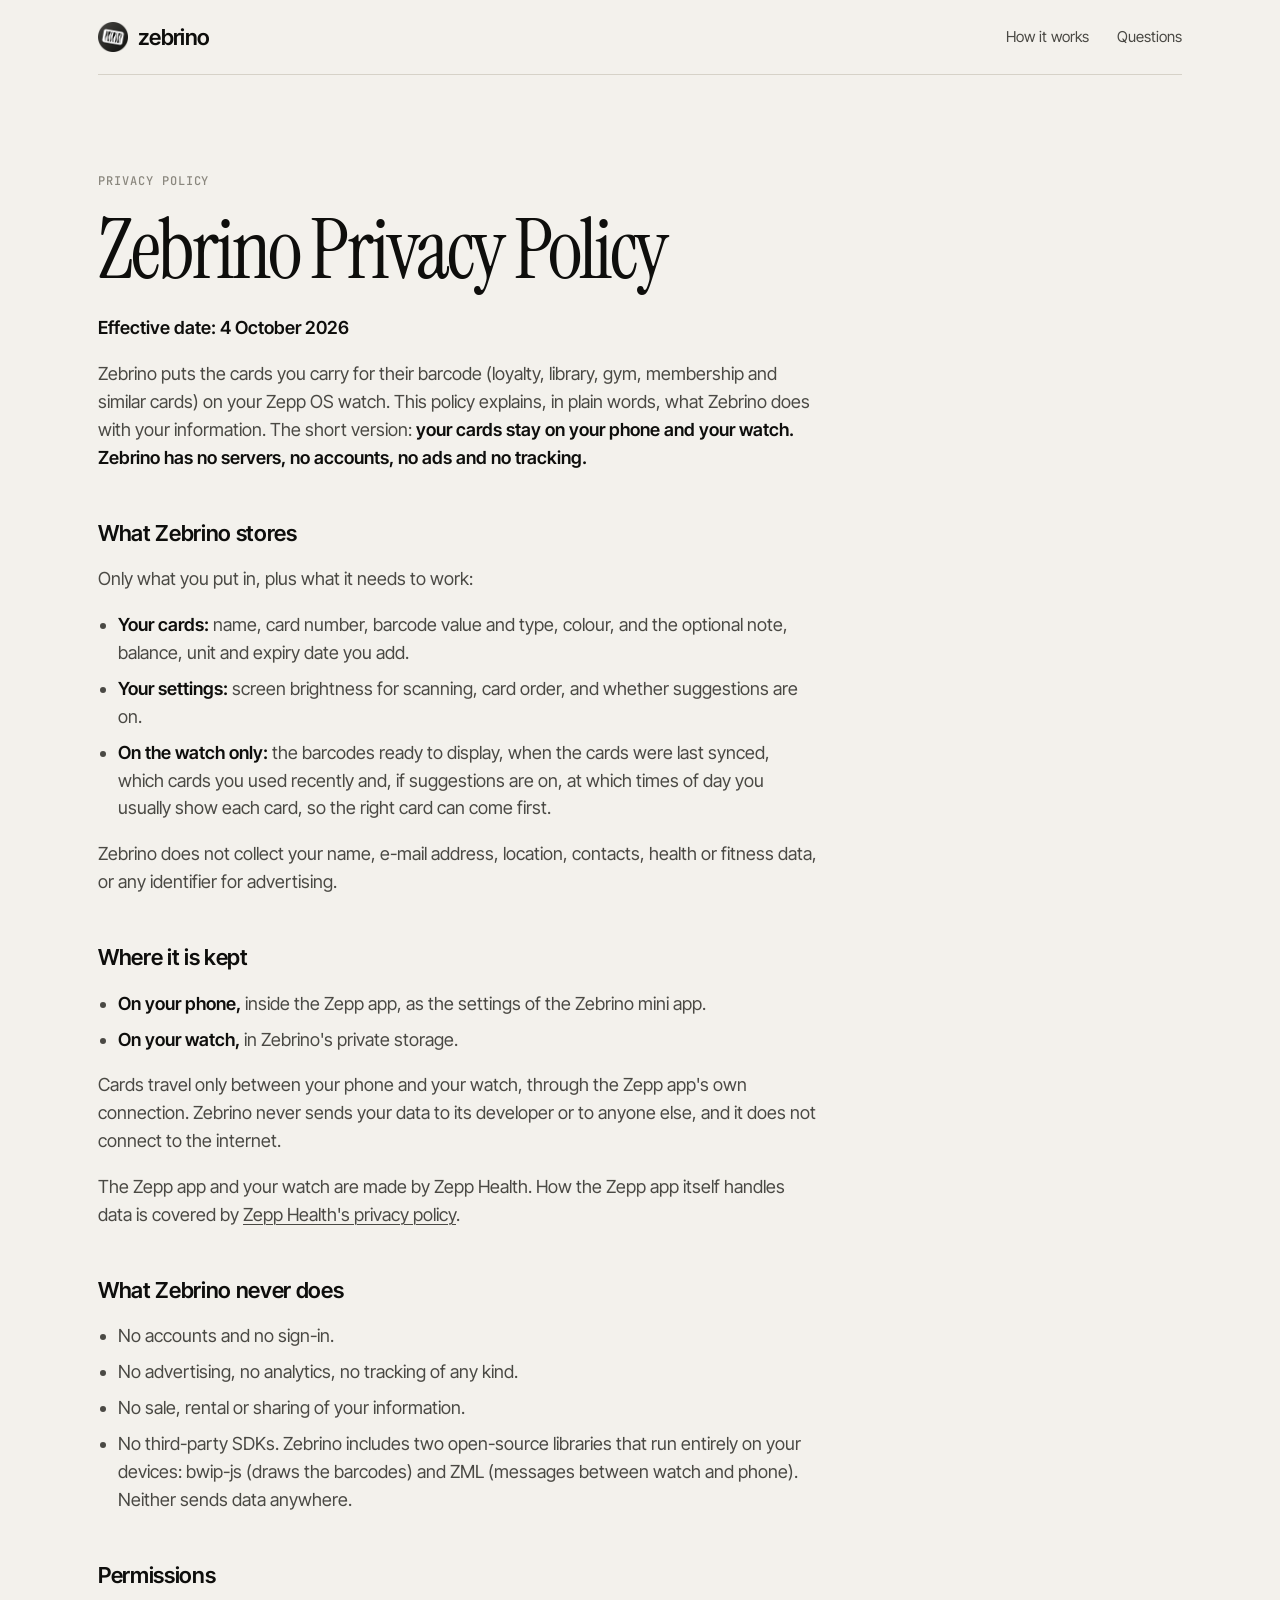
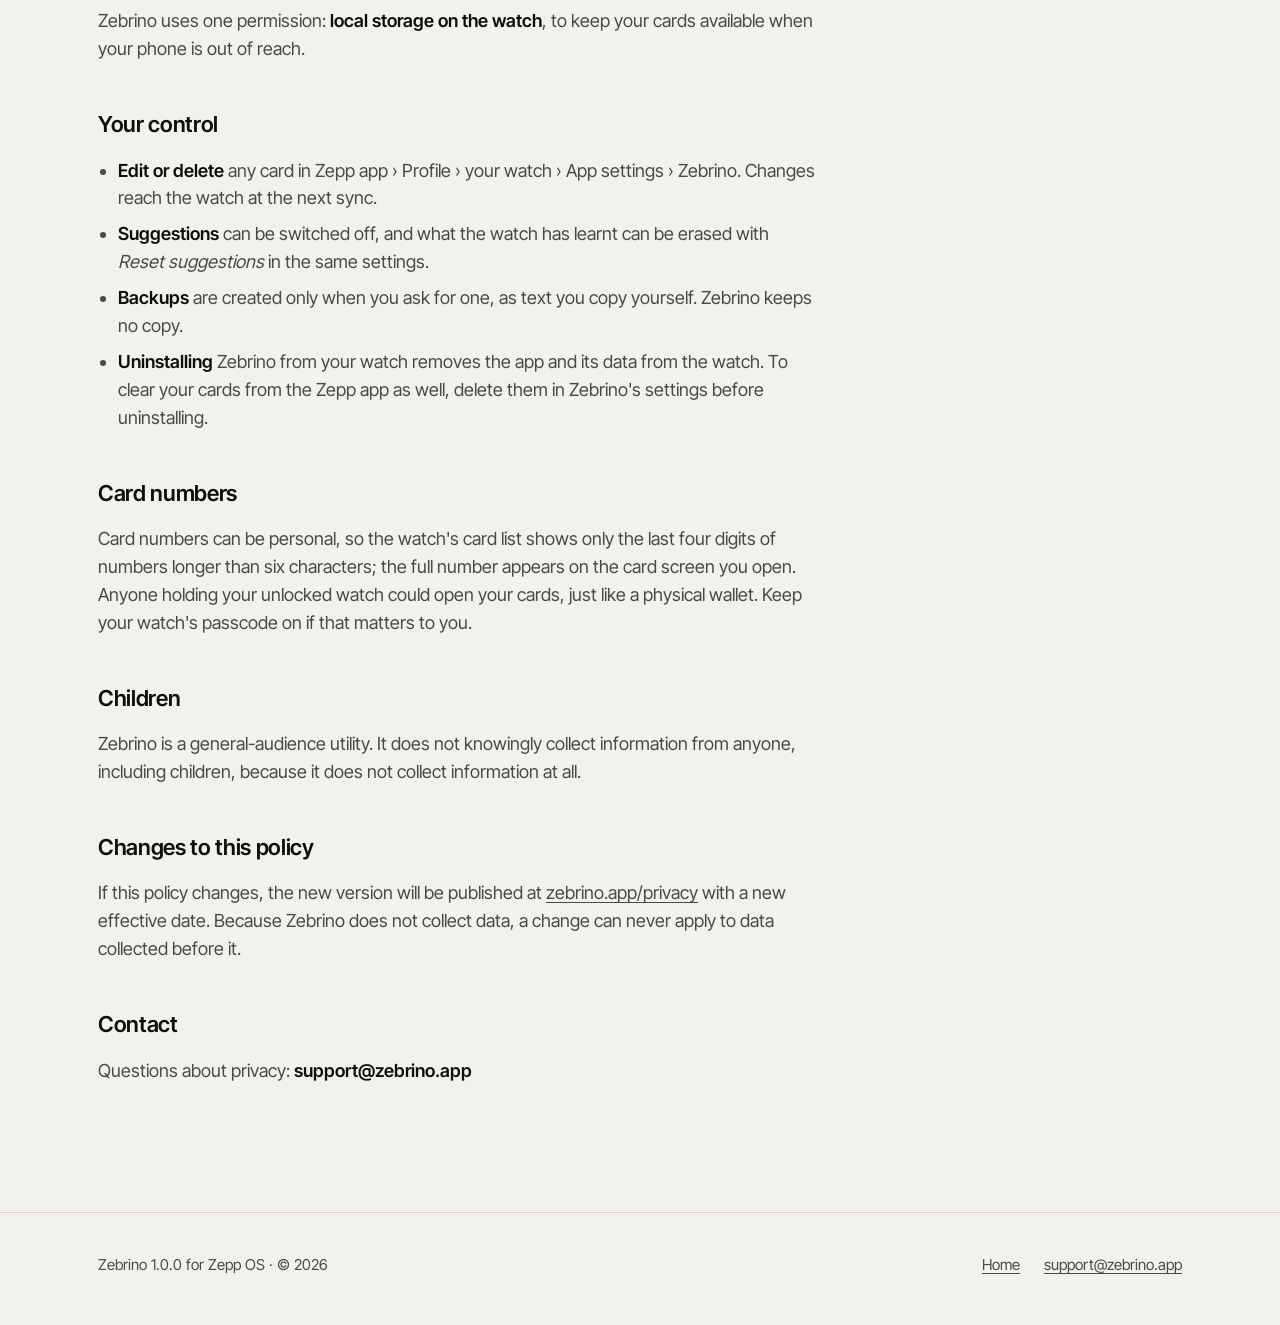
==== privacy/index.html @ 2dfe8395 "_checkpoint" ====
<!doctype html>
<html lang="en">
<head>
<meta charset="utf-8">
<meta name="viewport" content="width=device-width, initial-scale=1">
<title>Privacy | Zebrino</title>
<meta name="description" content="Zebrino's privacy policy: your cards stay on your phone and your watch. No servers, no account, no ads, no tracking.">
<meta name="theme-color" content="#f3f1ec">
<link rel="icon" href="../assets/icon.png">
<link rel="preload" href="../fonts/instrument-serif.woff2" as="font" type="font/woff2" crossorigin>
<link rel="preload" href="../fonts/inter-tight.woff2" as="font" type="font/woff2" crossorigin>
<link rel="stylesheet" href="../styles.css">
</head>
<body>

<div class="wrap">
  <header class="bar">
    <a class="wordmark" href="../"><img src="../assets/icon.png" alt="">zebrino</a>
    <nav aria-label="Main">
      <a href="../#how">How it works</a>
      <a href="../#faq">Questions</a>
    </nav>
  </header>

  <article class="doc">
    <span class="label">Privacy policy</span>
    <!-- privacy --><h1>Zebrino Privacy Policy</h1>
<p><strong>Effective date: 4 October 2026</strong></p>
<p>Zebrino puts the cards you carry for their barcode (loyalty, library, gym, membership and similar cards) on your Zepp OS watch. This policy explains, in plain words, what Zebrino does with your information. The short version: <strong>your cards stay on your phone and your watch. Zebrino has no servers, no accounts, no ads and no tracking.</strong></p>
<h2>What Zebrino stores</h2>
<p>Only what you put in, plus what it needs to work:</p>
<ul><li><strong>Your cards:</strong> name, card number, barcode value and type, colour, and the optional note, balance, unit and expiry date you add.</li><li><strong>Your settings:</strong> screen brightness for scanning, card order, and whether suggestions are on.</li><li><strong>On the watch only:</strong> the barcodes ready to display, when the cards were last synced, which cards you used recently and, if suggestions are on, at which times of day you usually show each card, so the right card can come first.</li></ul>
<p>Zebrino does not collect your name, e-mail address, location, contacts, health or fitness data, or any identifier for advertising.</p>
<h2>Where it is kept</h2>
<ul><li><strong>On your phone,</strong> inside the Zepp app, as the settings of the Zebrino mini app.</li><li><strong>On your watch,</strong> in Zebrino's private storage.</li></ul>
<p>Cards travel only between your phone and your watch, through the Zepp app's own connection. Zebrino never sends your data to its developer or to anyone else, and it does not connect to the internet.</p>
<p>The Zepp app and your watch are made by Zepp Health. How the Zepp app itself handles data is covered by <a href="https://www.zepp.com/privacy-policy">Zepp Health's privacy policy</a>.</p>
<h2>What Zebrino never does</h2>
<ul><li>No accounts and no sign-in.</li><li>No advertising, no analytics, no tracking of any kind.</li><li>No sale, rental or sharing of your information.</li><li>No third-party SDKs. Zebrino includes two open-source libraries that run entirely on your devices: bwip-js (draws the barcodes) and ZML (messages between watch and phone). Neither sends data anywhere.</li></ul>
<h2>Permissions</h2>
<p>Zebrino uses one permission: <strong>local storage on the watch</strong>, to keep your cards available when your phone is out of reach.</p>
<h2>Your control</h2>
<ul><li><strong>Edit or delete</strong> any card in Zepp app › Profile › your watch › App settings › Zebrino. Changes reach the watch at the next sync.</li><li><strong>Suggestions</strong> can be switched off, and what the watch has learnt can be erased with <em>Reset suggestions</em> in the same settings.</li><li><strong>Backups</strong> are created only when you ask for one, as text you copy yourself. Zebrino keeps no copy.</li><li><strong>Uninstalling</strong> Zebrino from your watch removes the app and its data from the watch. To clear your cards from the Zepp app as well, delete them in Zebrino's settings before uninstalling.</li></ul>
<h2>Card numbers</h2>
<p>Card numbers can be personal, so the watch's card list shows only the last four digits of numbers longer than six characters; the full number appears on the card screen you open. Anyone holding your unlocked watch could open your cards, just like a physical wallet. Keep your watch's passcode on if that matters to you.</p>
<h2>Children</h2>
<p>Zebrino is a general-audience utility. It does not knowingly collect information from anyone, including children, because it does not collect information at all.</p>
<h2>Changes to this policy</h2>
<p>If this policy changes, the new version will be published at <a href="https://zebrino.app/privacy">zebrino.app/privacy</a> with a new effective date. Because Zebrino does not collect data, a change can never apply to data collected before it.</p>
<h2>Contact</h2>
<p>Questions about privacy: <strong>support@zebrino.app</strong></p><!-- /privacy -->
  </article>
</div>

<footer class="site">
  <div class="wrap">
    <div class="foot">
      <span>Zebrino <!-- version -->1.0.0<!-- /version --> for Zepp OS · © 2026</span>
      <nav aria-label="Footer">
        <a href="../">Home</a>
        <a href="mailto:support@zebrino.app">support@zebrino.app</a>
      </nav>
    </div>
  </div>
</footer>

</body>
</html>
---- styles.css ----
/* zebrino.app: editorial, ink on paper, black, gray and white only. No framework. */

/* Fonts are served from zebrino.app itself (no third-party requests). SIL Open Font
   License 1.1, see fonts/OFL-*.txt. Inter Tight and JetBrains Mono are variable fonts. */
@font-face { font-family: 'Instrument Serif'; font-style: normal; font-weight: 400; font-display: swap; src: url(fonts/instrument-serif.woff2) format('woff2'); }
@font-face { font-family: 'Instrument Serif'; font-style: italic; font-weight: 400; font-display: swap; src: url(fonts/instrument-serif-italic.woff2) format('woff2'); }
@font-face { font-family: 'Inter Tight'; font-style: normal; font-weight: 400 600; font-display: swap; src: url(fonts/inter-tight.woff2) format('woff2'); }
@font-face { font-family: 'JetBrains Mono'; font-style: normal; font-weight: 400 500; font-display: swap; src: url(fonts/jetbrains-mono.woff2) format('woff2'); }

:root {
  --paper: #f3f1ec;
  --paper-2: #e9e6df;
  --ink: #0e0e0c;
  --ink-2: #4a4944;
  --ink-3: #8a877e;
  --rule: #d6d2c8;
  --serif: 'Instrument Serif', 'Times New Roman', serif;
  --sans: 'Inter Tight', 'Helvetica Neue', Arial, sans-serif;
  --mono: 'JetBrains Mono', ui-monospace, Menlo, monospace;
  --wrap: 1180px;
  --gutter: clamp(20px, 4vw, 48px);
}

*,
*::before,
*::after { box-sizing: border-box; }

html { -webkit-text-size-adjust: 100%; }

body {
  margin: 0;
  background: var(--paper);
  color: var(--ink);
  font: 400 18px/1.55 var(--sans);
  font-feature-settings: 'ss01', 'cv11';
  -webkit-font-smoothing: antialiased;
}

a { color: inherit; text-decoration-thickness: 1px; text-underline-offset: 3px; }
a:hover { color: var(--ink-2); text-decoration-thickness: 2px; }
img, svg { display: block; max-width: 100%; }
::selection { background: var(--ink); color: var(--paper); }

.wrap { max-width: var(--wrap); margin: 0 auto; padding: 0 var(--gutter); }

.label {
  font: 500 12px/1 var(--mono);
  letter-spacing: 0.08em;
  text-transform: uppercase;
  color: var(--ink-3);
}

/* ------------------------------------------------------------ top bar */

.bar {
  display: flex;
  align-items: center;
  justify-content: space-between;
  gap: 24px;
  padding: 22px 0;
  border-bottom: 1px solid var(--rule);
}
.wordmark {
  display: inline-flex;
  align-items: center;
  gap: 10px;
  font: 600 22px/1 var(--sans);
  letter-spacing: -0.03em;
  text-decoration: none;
}
.wordmark img { width: 30px; height: 30px; }
.bar nav { display: flex; gap: 28px; font-size: 15px; }
.bar nav a { text-decoration: none; color: var(--ink-2); }
.bar nav a:hover { color: var(--ink); }

/* ------------------------------------------------------------ hero */

.hero {
  display: grid;
  grid-template-columns: 1.45fr 1fr;
  gap: clamp(32px, 5vw, 72px);
  align-items: center;
  padding: clamp(48px, 9vw, 120px) 0 clamp(40px, 7vw, 96px);
}
.hero h1 {
  margin: 18px 0 28px;
  font: 400 clamp(48px, 6.6vw, 104px)/0.94 var(--serif);
  letter-spacing: -0.035em;
}
.hero h1 em { font-style: italic; color: var(--ink-2); }
.hero p.lede { max-width: 30ch; margin: 0 0 36px; font-size: clamp(19px, 1.6vw, 22px); color: var(--ink-2); }

.cta {
  display: inline-flex;
  align-items: center;
  gap: 14px;
  padding: 16px 22px 16px 18px;
  border-radius: 999px;
  background: var(--ink);
  color: var(--paper);
  font-size: 16px;
  font-weight: 500;
  text-decoration: none;
  transition: transform 0.2s ease;
}
.cta:hover { color: var(--paper); transform: translateY(-2px); }
.cta img { width: 26px; height: 26px; border-radius: 50%; box-shadow: 0 0 0 1.5px #6b6963; } /* charcoal logo on the black button */
.facts { display: flex; flex-wrap: wrap; gap: 8px 22px; margin-top: 22px; }

/* Two watches, slightly overlapped, like product shots on a table. */
.watches { position: relative; aspect-ratio: 1 / 1; max-width: 520px; justify-self: end; width: 100%; }
.watch {
  position: absolute;
  border-radius: 50%;
  padding: 3.2%;
  background: radial-gradient(circle at 30% 25%, #3a3a37, #121211 60%);
  box-shadow: 0 1px 0 #555 inset, 0 30px 60px -20px rgba(14, 14, 12, 0.45), 0 8px 18px rgba(14, 14, 12, 0.18);
}
.watch img { border-radius: 50%; width: 100%; height: auto; }
.watch.front { width: 68%; right: 0; bottom: 0; z-index: 2; }
.watch.back { width: 52%; left: 0; top: 0; opacity: 0.96; }

/* ------------------------------------------------------------ real barcode band */

.scanband { border-top: 1px solid var(--rule); border-bottom: 1px solid var(--rule); background: #fff; }
.scanband .wrap { display: grid; grid-template-columns: 1fr auto; gap: 32px; align-items: end; padding-top: 40px; padding-bottom: 32px; }
.scanband svg { width: 100%; height: clamp(90px, 14vw, 170px); }
.scanband .caption { max-width: 22ch; font-size: 15px; color: var(--ink-2); }
.scanband .digits { margin-top: 10px; font: 500 13px/1 var(--mono); letter-spacing: 0.32em; color: var(--ink-3); }

/* ------------------------------------------------------------ numbered features */

.section { padding: clamp(64px, 10vw, 140px) 0 0; }
.section-head { display: grid; grid-template-columns: 1fr 2fr; gap: 32px; align-items: end; margin-bottom: 40px; }
.section-head h2 { margin: 0; font: 400 clamp(40px, 5.5vw, 72px)/0.98 var(--serif); letter-spacing: -0.03em; }

.feature {
  display: grid;
  grid-template-columns: 1fr 1fr;
  gap: 32px;
  align-items: center;
  padding: 44px 0;
  border-top: 1px solid var(--rule);
}
.feature:last-child { border-bottom: 1px solid var(--rule); }
.feature .num { display: block; margin-bottom: 18px; font: 500 13px/1 var(--mono); letter-spacing: 0.08em; color: var(--ink-3); }
.feature h3 { margin: 0 0 12px; font: 600 clamp(24px, 2.4vw, 32px)/1.1 var(--sans); letter-spacing: -0.025em; }
.feature p { margin: 0; color: var(--ink-2); max-width: 46ch; }
.feature figure { margin: 0; justify-self: end; width: min(100%, 300px); }
.feature figure .watch { position: relative; width: 100%; }
.feature .sources { justify-self: end; margin: 0; padding: 0; list-style: none; line-height: 2.4; text-align: right; }

/* ------------------------------------------------------------ formats strip */

.formats { overflow: hidden; border-top: 1px solid var(--rule); border-bottom: 1px solid var(--rule); margin-top: clamp(64px, 10vw, 140px); }
.formats .track { display: flex; width: max-content; animation: slide 38s linear infinite; }
.formats ul { display: flex; margin: 0; padding: 0; list-style: none; }
.formats li { padding: 22px 34px; font: 400 clamp(28px, 3.4vw, 44px)/1 var(--serif); white-space: nowrap; border-right: 1px solid var(--rule); }
.formats li:nth-child(even) { font-style: italic; color: var(--ink-2); }
@keyframes slide { to { transform: translateX(-50%); } }
@media (prefers-reduced-motion: reduce) {
  .formats .track { animation: none; flex-wrap: wrap; width: auto; }
  .formats ul[aria-hidden='true'] { display: none; }
}

/* ------------------------------------------------------------ privacy */

.privacy { background: var(--ink); color: var(--paper); margin-top: clamp(64px, 10vw, 140px); }
.privacy .wrap { padding-top: clamp(64px, 9vw, 120px); padding-bottom: clamp(64px, 9vw, 120px); }
.privacy .label { color: #8f8c84; }
.privacy h2 { margin: 18px 0 56px; max-width: 16ch; font: 400 clamp(44px, 6.5vw, 92px)/0.96 var(--serif); letter-spacing: -0.035em; }
.privacy h2 em { color: #a9a59b; }
.privacy dl { display: grid; grid-template-columns: repeat(4, 1fr); gap: 0; margin: 0; border-top: 1px solid #2c2b28; }
.privacy dl > div { padding: 24px 24px 0 0; }
.privacy dt { font: 600 18px/1.3 var(--sans); margin-bottom: 8px; }
.privacy dd { margin: 0; color: #b4b0a6; font-size: 15px; }
.privacy .more { margin-top: 48px; font-size: 16px; }
.privacy a:hover { color: #fff; }

/* ------------------------------------------------------------ faq */

.faq { max-width: 860px; }
.faq details { border-top: 1px solid var(--rule); }
.faq details:last-child { border-bottom: 1px solid var(--rule); }
.faq summary {
  display: flex;
  justify-content: space-between;
  gap: 24px;
  padding: 26px 0;
  cursor: pointer;
  list-style: none;
  font: 500 clamp(19px, 1.7vw, 22px)/1.3 var(--sans);
  letter-spacing: -0.01em;
}
.faq summary::-webkit-details-marker { display: none; }
.faq summary::after { content: '+'; font: 300 28px/1 var(--sans); color: var(--ink-3); transition: transform 0.2s ease; }
.faq details[open] summary::after { transform: rotate(45deg); }
.faq details p { margin: -8px 0 28px; max-width: 62ch; color: var(--ink-2); }

/* ------------------------------------------------------------ footer */

footer.site { margin-top: clamp(64px, 10vw, 140px); border-top: 1px solid var(--rule); }
footer.site .wrap { padding-top: 40px; padding-bottom: 48px; }
.bigmark { font: 400 clamp(88px, 21vw, 300px)/0.8 var(--serif); letter-spacing: -0.05em; margin: 0 0 40px -0.04em; }
.foot { display: flex; flex-wrap: wrap; justify-content: space-between; gap: 16px 32px; font-size: 15px; color: var(--ink-2); }
.foot nav { display: flex; flex-wrap: wrap; gap: 24px; }

/* ------------------------------------------------------------ privacy page */

.doc { max-width: 720px; padding: clamp(40px, 7vw, 96px) 0 0; }
.doc h1 { font: 400 clamp(48px, 7vw, 84px)/0.95 var(--serif); letter-spacing: -0.035em; margin: 18px 0 24px; }
.doc h2 { font: 600 22px/1.25 var(--sans); letter-spacing: -0.015em; margin: 48px 0 12px; }
.doc p, .doc li { color: var(--ink-2); }
.doc ul { padding-left: 1.1em; }
.doc li { margin: 8px 0; }
.doc strong { color: var(--ink); }

/* ------------------------------------------------------------ small screens */

@media (max-width: 900px) {
  .hero { grid-template-columns: 1fr; }
  .watches { justify-self: center; max-width: 440px; }
  .section-head { grid-template-columns: 1fr; gap: 16px; }
  .feature { grid-template-columns: 1fr 240px; }
  .privacy dl { grid-template-columns: 1fr 1fr; }
  .scanband .wrap { grid-template-columns: 1fr; }
}
@media (max-width: 560px) {
  body { font-size: 17px; }
  .bar nav { display: none; }
  .feature { grid-template-columns: 1fr; gap: 20px; padding: 36px 0; }
  .feature figure, .feature .sources { justify-self: start; width: min(100%, 260px); text-align: left; }
  .privacy dl { grid-template-columns: 1fr; }
}
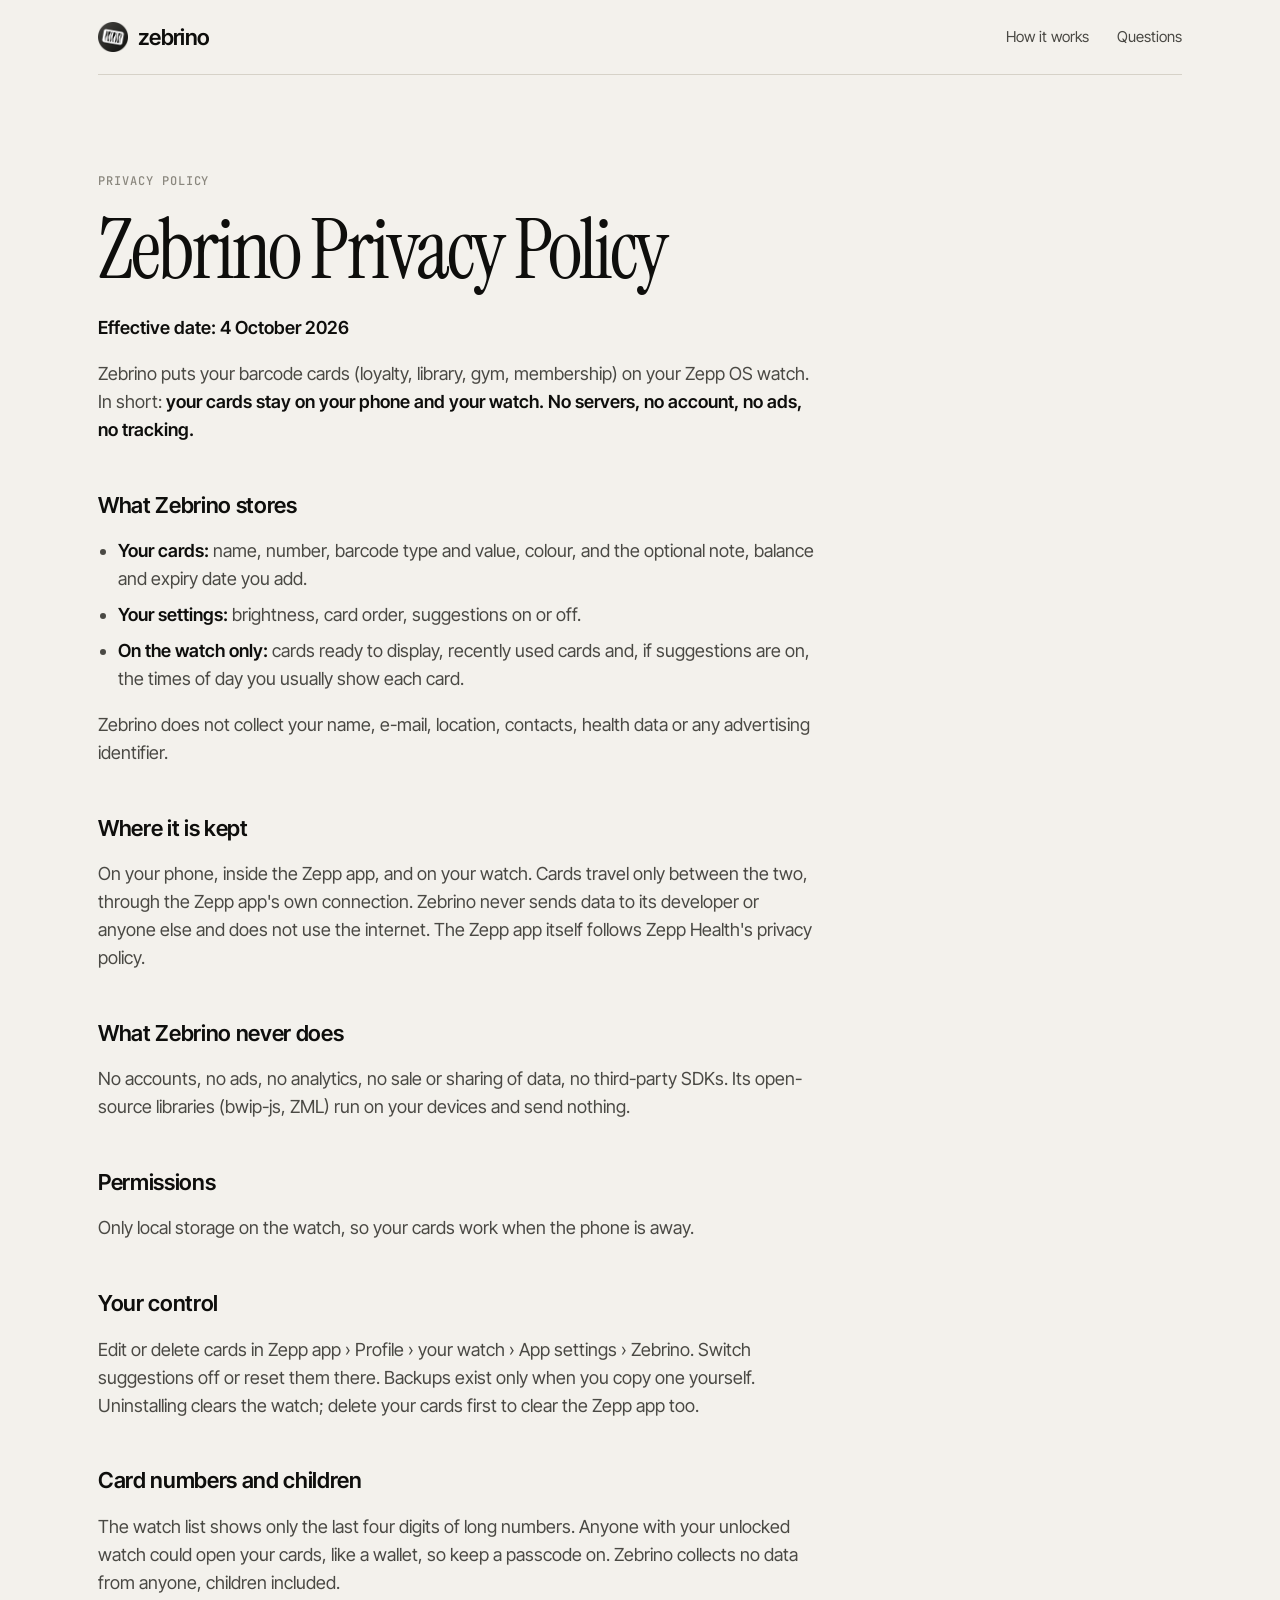
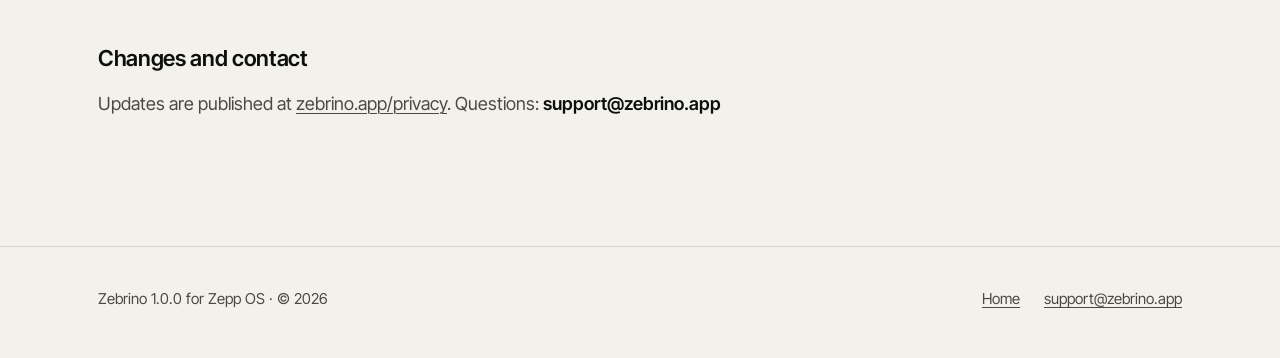
==== commit d0702853: "_checkpoint" ====
--- a/privacy/index.html
+++ b/privacy/index.html
@@ -26,29 +26,22 @@
     <span class="label">Privacy policy</span>
     <!-- privacy --><h1>Zebrino Privacy Policy</h1>
 <p><strong>Effective date: 4 October 2026</strong></p>
-<p>Zebrino puts the cards you carry for their barcode (loyalty, library, gym, membership and similar cards) on your Zepp OS watch. This policy explains, in plain words, what Zebrino does with your information. The short version: <strong>your cards stay on your phone and your watch. Zebrino has no servers, no accounts, no ads and no tracking.</strong></p>
+<p>Zebrino puts your barcode cards (loyalty, library, gym, membership) on your Zepp OS watch. In short: <strong>your cards stay on your phone and your watch. No servers, no account, no ads, no tracking.</strong></p>
 <h2>What Zebrino stores</h2>
-<p>Only what you put in, plus what it needs to work:</p>
-<ul><li><strong>Your cards:</strong> name, card number, barcode value and type, colour, and the optional note, balance, unit and expiry date you add.</li><li><strong>Your settings:</strong> screen brightness for scanning, card order, and whether suggestions are on.</li><li><strong>On the watch only:</strong> the barcodes ready to display, when the cards were last synced, which cards you used recently and, if suggestions are on, at which times of day you usually show each card, so the right card can come first.</li></ul>
-<p>Zebrino does not collect your name, e-mail address, location, contacts, health or fitness data, or any identifier for advertising.</p>
+<ul><li><strong>Your cards:</strong> name, number, barcode type and value, colour, and the optional note, balance and expiry date you add.</li><li><strong>Your settings:</strong> brightness, card order, suggestions on or off.</li><li><strong>On the watch only:</strong> cards ready to display, recently used cards and, if suggestions are on, the times of day you usually show each card.</li></ul>
+<p>Zebrino does not collect your name, e-mail, location, contacts, health data or any advertising identifier.</p>
 <h2>Where it is kept</h2>
-<ul><li><strong>On your phone,</strong> inside the Zepp app, as the settings of the Zebrino mini app.</li><li><strong>On your watch,</strong> in Zebrino's private storage.</li></ul>
-<p>Cards travel only between your phone and your watch, through the Zepp app's own connection. Zebrino never sends your data to its developer or to anyone else, and it does not connect to the internet.</p>
-<p>The Zepp app and your watch are made by Zepp Health. How the Zepp app itself handles data is covered by <a href="https://www.zepp.com/privacy-policy">Zepp Health's privacy policy</a>.</p>
+<p>On your phone, inside the Zepp app, and on your watch. Cards travel only between the two, through the Zepp app's own connection. Zebrino never sends data to its developer or anyone else and does not use the internet. The Zepp app itself follows Zepp Health's privacy policy.</p>
 <h2>What Zebrino never does</h2>
-<ul><li>No accounts and no sign-in.</li><li>No advertising, no analytics, no tracking of any kind.</li><li>No sale, rental or sharing of your information.</li><li>No third-party SDKs. Zebrino includes two open-source libraries that run entirely on your devices: bwip-js (draws the barcodes) and ZML (messages between watch and phone). Neither sends data anywhere.</li></ul>
+<p>No accounts, no ads, no analytics, no sale or sharing of data, no third-party SDKs. Its open-source libraries (bwip-js, ZML) run on your devices and send nothing.</p>
 <h2>Permissions</h2>
-<p>Zebrino uses one permission: <strong>local storage on the watch</strong>, to keep your cards available when your phone is out of reach.</p>
+<p>Only local storage on the watch, so your cards work when the phone is away.</p>
 <h2>Your control</h2>
-<ul><li><strong>Edit or delete</strong> any card in Zepp app › Profile › your watch › App settings › Zebrino. Changes reach the watch at the next sync.</li><li><strong>Suggestions</strong> can be switched off, and what the watch has learnt can be erased with <em>Reset suggestions</em> in the same settings.</li><li><strong>Backups</strong> are created only when you ask for one, as text you copy yourself. Zebrino keeps no copy.</li><li><strong>Uninstalling</strong> Zebrino from your watch removes the app and its data from the watch. To clear your cards from the Zepp app as well, delete them in Zebrino's settings before uninstalling.</li></ul>
-<h2>Card numbers</h2>
-<p>Card numbers can be personal, so the watch's card list shows only the last four digits of numbers longer than six characters; the full number appears on the card screen you open. Anyone holding your unlocked watch could open your cards, just like a physical wallet. Keep your watch's passcode on if that matters to you.</p>
-<h2>Children</h2>
-<p>Zebrino is a general-audience utility. It does not knowingly collect information from anyone, including children, because it does not collect information at all.</p>
-<h2>Changes to this policy</h2>
-<p>If this policy changes, the new version will be published at <a href="https://zebrino.app/privacy">zebrino.app/privacy</a> with a new effective date. Because Zebrino does not collect data, a change can never apply to data collected before it.</p>
-<h2>Contact</h2>
-<p>Questions about privacy: <strong>support@zebrino.app</strong></p><!-- /privacy -->
+<p>Edit or delete cards in Zepp app › Profile › your watch › App settings › Zebrino. Switch suggestions off or reset them there. Backups exist only when you copy one yourself. Uninstalling clears the watch; delete your cards first to clear the Zepp app too.</p>
+<h2>Card numbers and children</h2>
+<p>The watch list shows only the last four digits of long numbers. Anyone with your unlocked watch could open your cards, like a wallet, so keep a passcode on. Zebrino collects no data from anyone, children included.</p>
+<h2>Changes and contact</h2>
+<p>Updates are published at <a href="https://zebrino.app/privacy">zebrino.app/privacy</a>. Questions: <strong>support@zebrino.app</strong></p><!-- /privacy -->
   </article>
 </div>
 
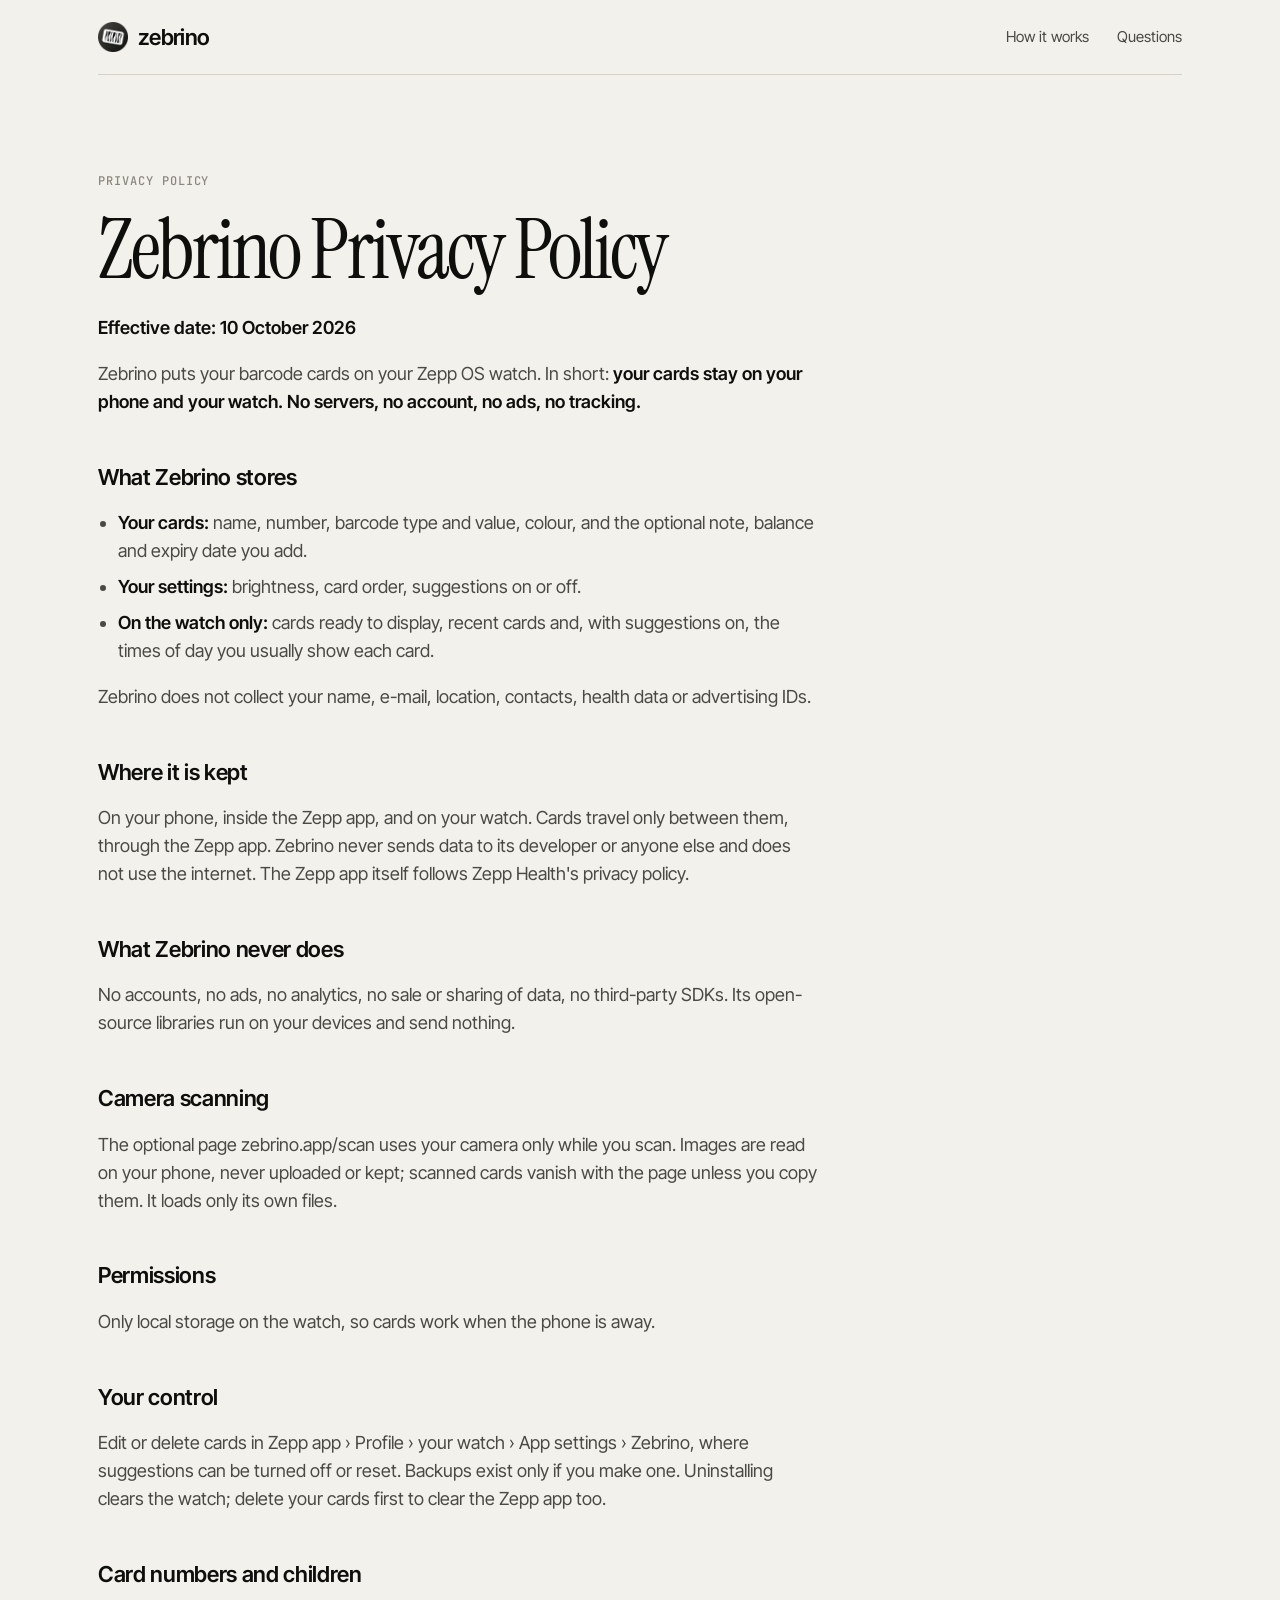
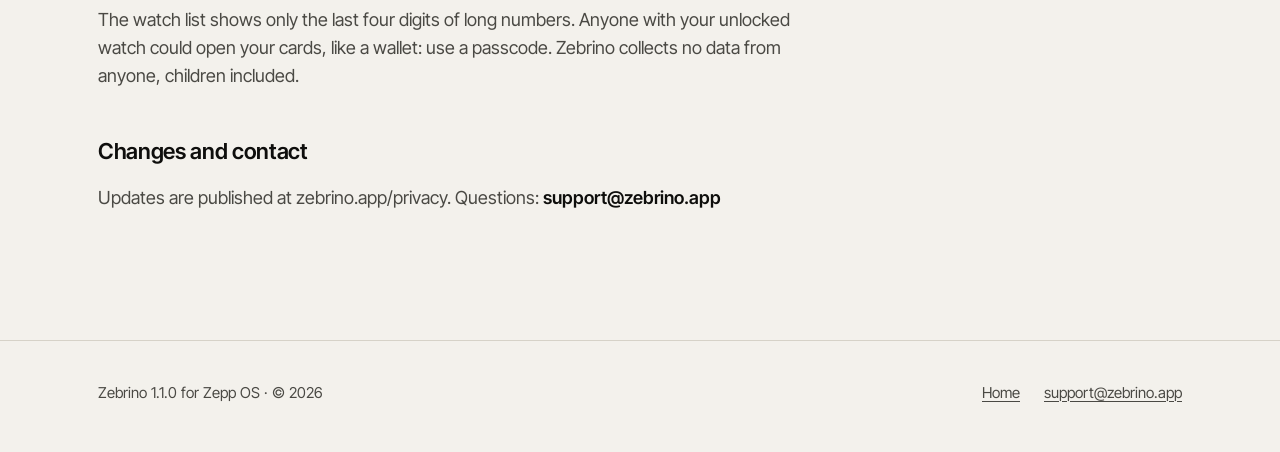
==== commit 4b7110ec: "_checkpoint" ====
--- a/privacy/index.html
+++ b/privacy/index.html
@@ -25,30 +25,32 @@
   <article class="doc">
     <span class="label">Privacy policy</span>
     <!-- privacy --><h1>Zebrino Privacy Policy</h1>
-<p><strong>Effective date: 4 October 2026</strong></p>
-<p>Zebrino puts your barcode cards (loyalty, library, gym, membership) on your Zepp OS watch. In short: <strong>your cards stay on your phone and your watch. No servers, no account, no ads, no tracking.</strong></p>
+<p><strong>Effective date: 10 October 2026</strong></p>
+<p>Zebrino puts your barcode cards on your Zepp OS watch. In short: <strong>your cards stay on your phone and your watch. No servers, no account, no ads, no tracking.</strong></p>
 <h2>What Zebrino stores</h2>
-<ul><li><strong>Your cards:</strong> name, number, barcode type and value, colour, and the optional note, balance and expiry date you add.</li><li><strong>Your settings:</strong> brightness, card order, suggestions on or off.</li><li><strong>On the watch only:</strong> cards ready to display, recently used cards and, if suggestions are on, the times of day you usually show each card.</li></ul>
-<p>Zebrino does not collect your name, e-mail, location, contacts, health data or any advertising identifier.</p>
+<ul><li><strong>Your cards:</strong> name, number, barcode type and value, colour, and the optional note, balance and expiry date you add.</li><li><strong>Your settings:</strong> brightness, card order, suggestions on or off.</li><li><strong>On the watch only:</strong> cards ready to display, recent cards and, with suggestions on, the times of day you usually show each card.</li></ul>
+<p>Zebrino does not collect your name, e-mail, location, contacts, health data or advertising IDs.</p>
 <h2>Where it is kept</h2>
-<p>On your phone, inside the Zepp app, and on your watch. Cards travel only between the two, through the Zepp app's own connection. Zebrino never sends data to its developer or anyone else and does not use the internet. The Zepp app itself follows Zepp Health's privacy policy.</p>
+<p>On your phone, inside the Zepp app, and on your watch. Cards travel only between them, through the Zepp app. Zebrino never sends data to its developer or anyone else and does not use the internet. The Zepp app itself follows Zepp Health's privacy policy.</p>
 <h2>What Zebrino never does</h2>
-<p>No accounts, no ads, no analytics, no sale or sharing of data, no third-party SDKs. Its open-source libraries (bwip-js, ZML) run on your devices and send nothing.</p>
+<p>No accounts, no ads, no analytics, no sale or sharing of data, no third-party SDKs. Its open-source libraries run on your devices and send nothing.</p>
+<h2>Camera scanning</h2>
+<p>The optional page zebrino.app/scan uses your camera only while you scan. Images are read on your phone, never uploaded or kept; scanned cards vanish with the page unless you copy them. It loads only its own files.</p>
 <h2>Permissions</h2>
-<p>Only local storage on the watch, so your cards work when the phone is away.</p>
+<p>Only local storage on the watch, so cards work when the phone is away.</p>
 <h2>Your control</h2>
-<p>Edit or delete cards in Zepp app › Profile › your watch › App settings › Zebrino. Switch suggestions off or reset them there. Backups exist only when you copy one yourself. Uninstalling clears the watch; delete your cards first to clear the Zepp app too.</p>
+<p>Edit or delete cards in Zepp app › Profile › your watch › App settings › Zebrino, where suggestions can be turned off or reset. Backups exist only if you make one. Uninstalling clears the watch; delete your cards first to clear the Zepp app too.</p>
 <h2>Card numbers and children</h2>
-<p>The watch list shows only the last four digits of long numbers. Anyone with your unlocked watch could open your cards, like a wallet, so keep a passcode on. Zebrino collects no data from anyone, children included.</p>
+<p>The watch list shows only the last four digits of long numbers. Anyone with your unlocked watch could open your cards, like a wallet: use a passcode. Zebrino collects no data from anyone, children included.</p>
 <h2>Changes and contact</h2>
-<p>Updates are published at <a href="https://zebrino.app/privacy">zebrino.app/privacy</a>. Questions: <strong>support@zebrino.app</strong></p><!-- /privacy -->
+<p>Updates are published at zebrino.app/privacy. Questions: <strong>support@zebrino.app</strong></p><!-- /privacy -->
   </article>
 </div>
 
 <footer class="site">
   <div class="wrap">
     <div class="foot">
-      <span>Zebrino <!-- version -->1.0.0<!-- /version --> for Zepp OS · © 2026</span>
+      <span>Zebrino <!-- version -->1.1.0<!-- /version --> for Zepp OS · © 2026</span>
       <nav aria-label="Footer">
         <a href="../">Home</a>
         <a href="mailto:support@zebrino.app">support@zebrino.app</a>
--- a/styles.css
+++ b/styles.css
@@ -215,6 +215,36 @@
 .doc li { margin: 8px 0; }
 .doc strong { color: var(--ink); }
 
+/* ------------------------------------------------------------ scan page */
+
+.scan button, .scan input, .scan select, .scan textarea { font: inherit; color: inherit; }
+.scan .cta { border: 0; cursor: pointer; color: var(--paper); } /* .cta's own colour, over the button reset above */
+.pill {
+  display: inline-flex;
+  align-items: center;
+  padding: 14px 20px;
+  border: 1px solid var(--ink);
+  border-radius: 999px;
+  background: transparent;
+  font-size: 16px;
+  font-weight: 500;
+  cursor: pointer;
+}
+.capture { margin: 32px 0 8px; }
+.viewer { position: relative; margin-bottom: 16px; border-radius: 20px; overflow: hidden; background: var(--ink); }
+.viewer video { display: block; width: 100%; max-height: 70vh; object-fit: cover; }
+.viewer .pill { position: absolute; right: 12px; bottom: 12px; background: var(--paper); }
+.scan-actions { display: flex; flex-wrap: wrap; gap: 12px; align-items: center; }
+.status { min-height: 1.55em; color: var(--ink-2); }
+.scanned-list { margin: 0; padding: 0; list-style: none; }
+.scanned { display: grid; grid-template-columns: 1fr 1fr; gap: 12px 16px; padding: 20px 0; border-top: 1px solid var(--rule); }
+.scanned:last-child { border-bottom: 1px solid var(--rule); }
+.scanned .link { justify-self: start; padding: 0; border: 0; background: none; text-decoration: underline; text-underline-offset: 3px; cursor: pointer; color: var(--ink-2); }
+.field { display: grid; gap: 4px; }
+.field span { font: 500 12px/1 var(--mono); letter-spacing: 0.08em; text-transform: uppercase; color: var(--ink-3); }
+.field input, .field select, .links { width: 100%; padding: 12px 14px; border: 1px solid var(--rule); border-radius: 12px; background: #fff; }
+.links { display: block; margin: 16px 0; font: 400 13px/1.5 var(--mono); resize: vertical; }
+
 /* ------------------------------------------------------------ small screens */
 
 @media (max-width: 900px) {
@@ -231,4 +261,5 @@
   .feature { grid-template-columns: 1fr; gap: 20px; padding: 36px 0; }
   .feature figure, .feature .sources { justify-self: start; width: min(100%, 260px); text-align: left; }
   .privacy dl { grid-template-columns: 1fr; }
-}
+  .scanned { grid-template-columns: 1fr; }
+}
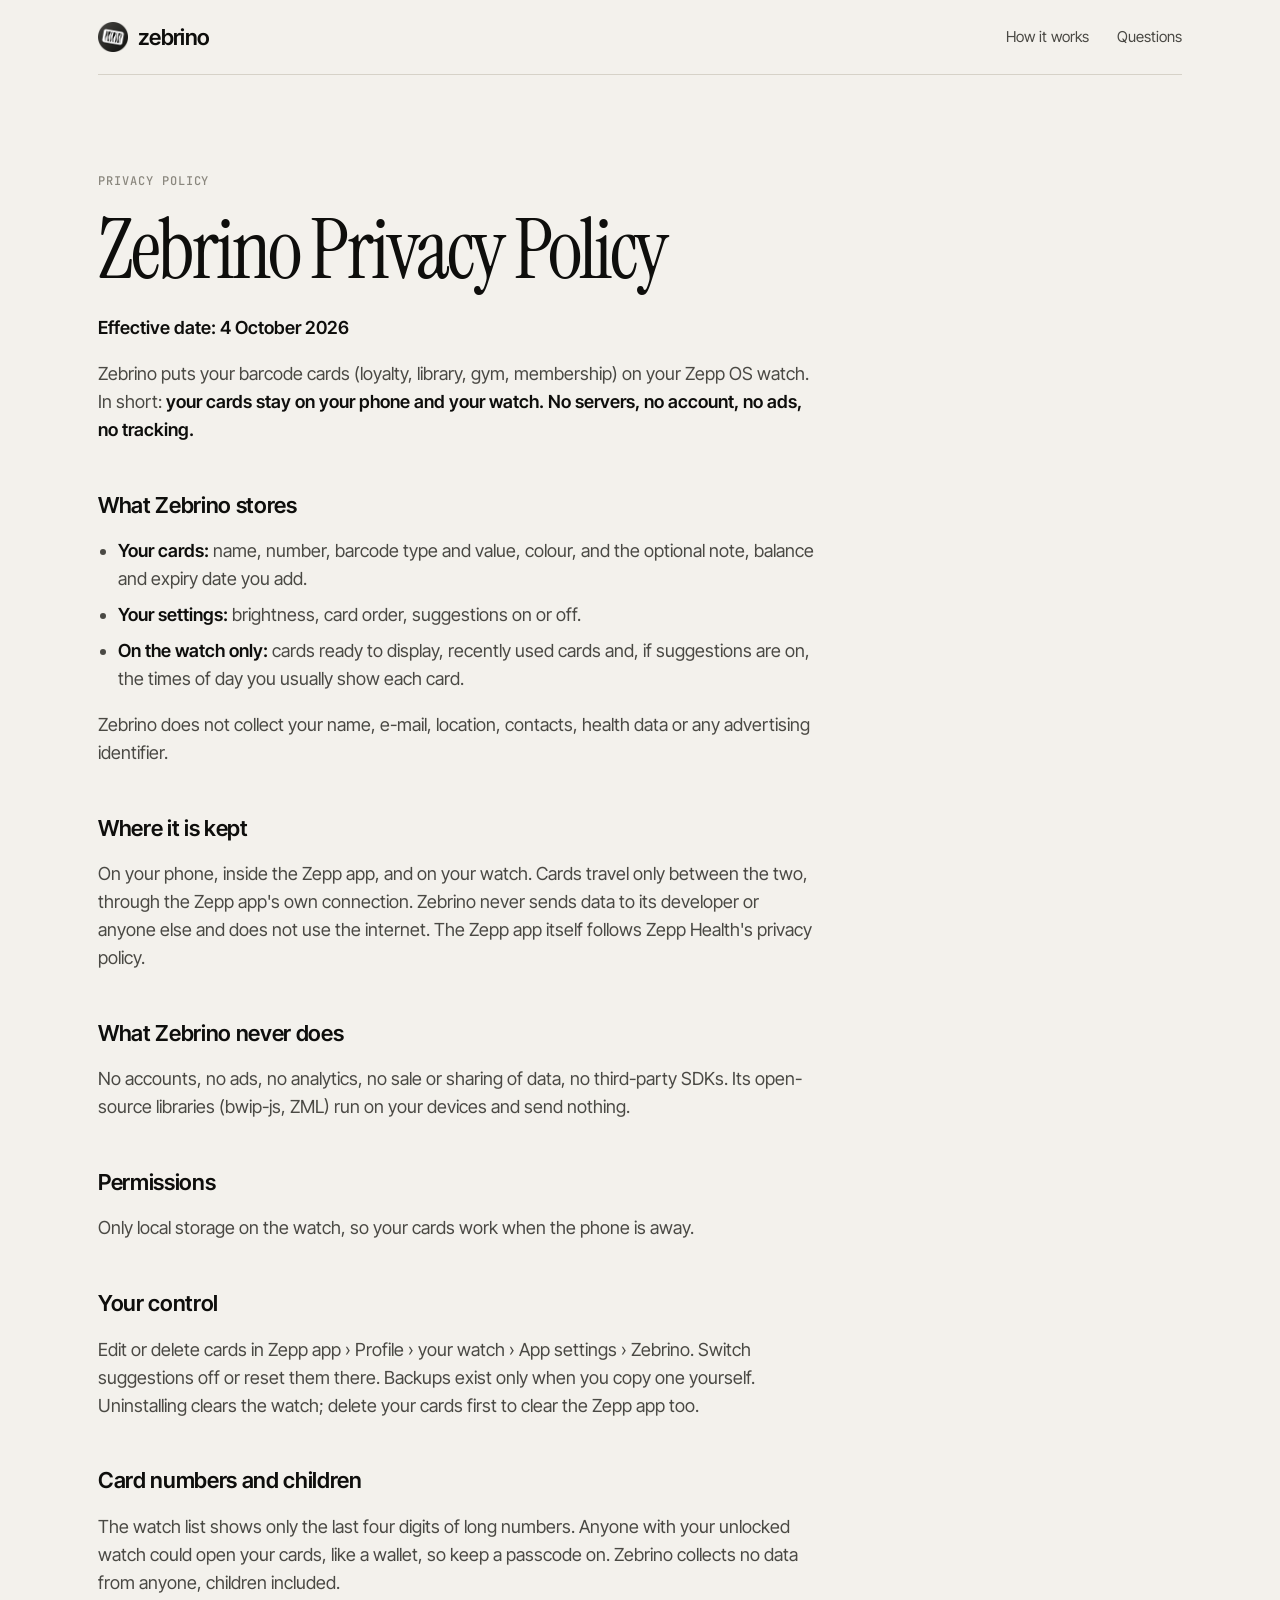
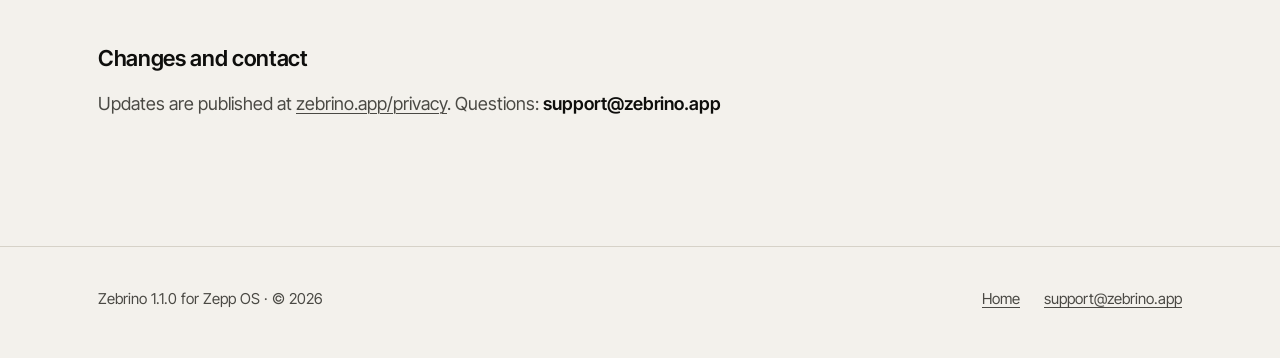
==== commit 1e2e6205: "_checkpoint" ====
--- a/privacy/index.html
+++ b/privacy/index.html
@@ -25,25 +25,23 @@
   <article class="doc">
     <span class="label">Privacy policy</span>
     <!-- privacy --><h1>Zebrino Privacy Policy</h1>
-<p><strong>Effective date: 10 October 2026</strong></p>
-<p>Zebrino puts your barcode cards on your Zepp OS watch. In short: <strong>your cards stay on your phone and your watch. No servers, no account, no ads, no tracking.</strong></p>
+<p><strong>Effective date: 4 October 2026</strong></p>
+<p>Zebrino puts your barcode cards (loyalty, library, gym, membership) on your Zepp OS watch. In short: <strong>your cards stay on your phone and your watch. No servers, no account, no ads, no tracking.</strong></p>
 <h2>What Zebrino stores</h2>
-<ul><li><strong>Your cards:</strong> name, number, barcode type and value, colour, and the optional note, balance and expiry date you add.</li><li><strong>Your settings:</strong> brightness, card order, suggestions on or off.</li><li><strong>On the watch only:</strong> cards ready to display, recent cards and, with suggestions on, the times of day you usually show each card.</li></ul>
-<p>Zebrino does not collect your name, e-mail, location, contacts, health data or advertising IDs.</p>
+<ul><li><strong>Your cards:</strong> name, number, barcode type and value, colour, and the optional note, balance and expiry date you add.</li><li><strong>Your settings:</strong> brightness, card order, suggestions on or off.</li><li><strong>On the watch only:</strong> cards ready to display, recently used cards and, if suggestions are on, the times of day you usually show each card.</li></ul>
+<p>Zebrino does not collect your name, e-mail, location, contacts, health data or any advertising identifier.</p>
 <h2>Where it is kept</h2>
-<p>On your phone, inside the Zepp app, and on your watch. Cards travel only between them, through the Zepp app. Zebrino never sends data to its developer or anyone else and does not use the internet. The Zepp app itself follows Zepp Health's privacy policy.</p>
+<p>On your phone, inside the Zepp app, and on your watch. Cards travel only between the two, through the Zepp app's own connection. Zebrino never sends data to its developer or anyone else and does not use the internet. The Zepp app itself follows Zepp Health's privacy policy.</p>
 <h2>What Zebrino never does</h2>
-<p>No accounts, no ads, no analytics, no sale or sharing of data, no third-party SDKs. Its open-source libraries run on your devices and send nothing.</p>
-<h2>Camera scanning</h2>
-<p>The optional page zebrino.app/scan uses your camera only while you scan. Images are read on your phone, never uploaded or kept; scanned cards vanish with the page unless you copy them. It loads only its own files.</p>
+<p>No accounts, no ads, no analytics, no sale or sharing of data, no third-party SDKs. Its open-source libraries (bwip-js, ZML) run on your devices and send nothing.</p>
 <h2>Permissions</h2>
-<p>Only local storage on the watch, so cards work when the phone is away.</p>
+<p>Only local storage on the watch, so your cards work when the phone is away.</p>
 <h2>Your control</h2>
-<p>Edit or delete cards in Zepp app › Profile › your watch › App settings › Zebrino, where suggestions can be turned off or reset. Backups exist only if you make one. Uninstalling clears the watch; delete your cards first to clear the Zepp app too.</p>
+<p>Edit or delete cards in Zepp app › Profile › your watch › App settings › Zebrino. Switch suggestions off or reset them there. Backups exist only when you copy one yourself. Uninstalling clears the watch; delete your cards first to clear the Zepp app too.</p>
 <h2>Card numbers and children</h2>
-<p>The watch list shows only the last four digits of long numbers. Anyone with your unlocked watch could open your cards, like a wallet: use a passcode. Zebrino collects no data from anyone, children included.</p>
+<p>The watch list shows only the last four digits of long numbers. Anyone with your unlocked watch could open your cards, like a wallet, so keep a passcode on. Zebrino collects no data from anyone, children included.</p>
 <h2>Changes and contact</h2>
-<p>Updates are published at zebrino.app/privacy. Questions: <strong>support@zebrino.app</strong></p><!-- /privacy -->
+<p>Updates are published at <a href="https://zebrino.app/privacy">zebrino.app/privacy</a>. Questions: <strong>support@zebrino.app</strong></p><!-- /privacy -->
   </article>
 </div>
 
--- a/styles.css
+++ b/styles.css
@@ -236,6 +236,8 @@
 .viewer .pill { position: absolute; right: 12px; bottom: 12px; background: var(--paper); }
 .scan-actions { display: flex; flex-wrap: wrap; gap: 12px; align-items: center; }
 .status { min-height: 1.55em; color: var(--ink-2); }
+.elsewhere { padding: 16px 0; border-top: 1px solid var(--rule); }
+.elsewhere .links { margin: 12px 0; }
 .scanned-list { margin: 0; padding: 0; list-style: none; }
 .scanned { display: grid; grid-template-columns: 1fr 1fr; gap: 12px 16px; padding: 20px 0; border-top: 1px solid var(--rule); }
 .scanned:last-child { border-bottom: 1px solid var(--rule); }
